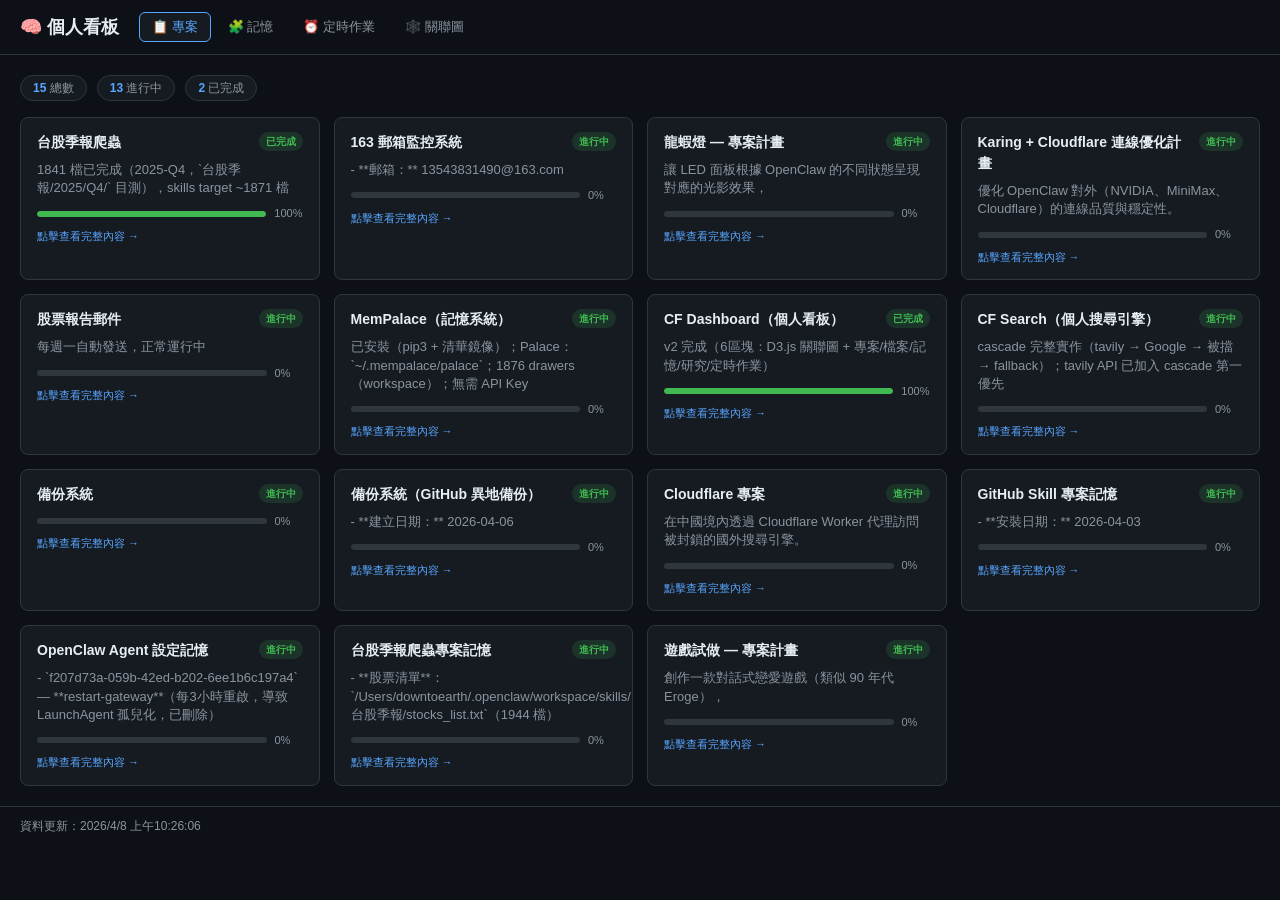
==== public/index.html @ ab7c4cd1 "fix: force responsive modal CSS with !important + box-sizing border-box" ====
<!DOCTYPE html>
<html lang="zh-TW">
<head>
  <meta charset="UTF-8">
  <meta name="viewport" content="width=device-width, initial-scale=1.0">
  <title>個人看板 — OpenClaw</title>
  <style>
    :root {
      --bg: #0d1117;
      --card: #161b22;
      --border: #30363d;
      --text: #e6edf3;
      --muted: #8b949e;
      --accent: #58a6ff;
      --green: #3fb950;
      --yellow: #d29922;
      --red: #f85149;
      --purple: #bc8cff;
      --radius: 8px;
    }
    * { box-sizing: border-box; margin: 0; padding: 0; }
    body { background: var(--bg); color: var(--text); font-family: -apple-system, BlinkMacSystemFont, 'Segoe UI', sans-serif; font-size: 14px; line-height: 1.5; }
    a { color: var(--accent); text-decoration: none; }
    a:hover { text-decoration: underline; }

    header { border-bottom: 1px solid var(--border); padding: 12px 20px; display: flex; align-items: center; gap: 20px; flex-wrap: wrap; }
    header h1 { font-size: 18px; font-weight: 600; color: var(--text); }
    nav { display: flex; gap: 4px; flex-wrap: wrap; }
    .tab {
      background: none; border: 1px solid transparent; color: var(--muted);
      padding: 5px 12px; border-radius: 6px; cursor: pointer; font-size: 13px;
      transition: all 0.15s;
    }
    .tab:hover { color: var(--text); border-color: var(--border); }
    .tab.active { background: var(--card); border-color: var(--accent); color: var(--accent); }

    main { max-width: 1400px; margin: 0 auto; padding: 20px; }

    .tab-content { display: none; }
    .tab-content.active { display: block; }

    .section-stats { display: flex; gap: 10px; flex-wrap: wrap; margin-bottom: 16px; }
    .stat-chip {
      background: var(--card); border: 1px solid var(--border);
      border-radius: 20px; padding: 3px 12px; font-size: 12px; color: var(--muted);
    }
    .stat-chip span { color: var(--accent); font-weight: 600; }

    .grid { display: grid; grid-template-columns: repeat(auto-fill, minmax(280px, 1fr)); gap: 14px; }

    .card {
      background: var(--card); border: 1px solid var(--border);
      border-radius: var(--radius); padding: 14px 16px;
    }
    .card-header { display: flex; align-items: flex-start; justify-content: space-between; gap: 8px; margin-bottom: 8px; flex-wrap: wrap; }
    .card-title { font-size: 14px; font-weight: 600; color: var(--text); flex: 1; }
    .card-meta { font-size: 11px; color: var(--muted); margin-top: 6px; }
    .desc { font-size: 13px; color: var(--muted); margin-bottom: 8px; line-height: 1.4; }

    .tags { display: flex; flex-wrap: wrap; gap: 4px; margin: 6px 0; }
    .tag { background: rgba(88,166,255,0.1); color: var(--accent); font-size: 11px; padding: 1px 7px; border-radius: 10px; }
    .tag.twse    { background: rgba(210,153,34,0.15); color: var(--yellow); }
    .tag.memory  { background: rgba(63,185,80,0.15);  color: var(--green); }
    .tag.obsidian { background: rgba(188,140,255,0.15); color: var(--purple); }

    .status {
      font-size: 10px; padding: 2px 7px; border-radius: 10px;
      font-weight: 600; white-space: nowrap;
    }
    .status.active     { background: rgba(63,185,80,0.15);  color: var(--green); }
    .status.completed  { background: rgba(63,185,80,0.15);  color: var(--green); }
    .status.onhold     { background: rgba(210,153,34,0.15); color: var(--yellow); }
    .status.planning   { background: rgba(88,166,255,0.15); color: var(--accent); }

    .source-badge {
      font-size: 10px; padding: 1px 6px; border-radius: 6px;
      font-weight: 600; text-transform: uppercase; letter-spacing: 0.3px;
    }
    .source-badge.twse      { background: rgba(210,153,34,0.15); color: var(--yellow); }
    .source-badge.notes     { background: rgba(88,166,255,0.15); color: var(--accent); }
    .source-badge.memory    { background: rgba(63,185,80,0.15);  color: var(--green); }
    .source-badge.obsidian { background: rgba(188,140,255,0.15); color: var(--purple); }

    .progress-wrap { display: flex; align-items: center; gap: 8px; margin: 6px 0; }
    .progress-bar { flex: 1; height: 6px; background: #30363d; border-radius: 3px; overflow: hidden; }
    .progress-fill { height: 100%; border-radius: 3px; transition: width 0.3s; }
    .progress-fill.green  { background: var(--green); }
    .progress-fill.yellow { background: var(--yellow); }
    .progress-fill.red   { background: var(--red); }
    .progress-pct { font-size: 11px; color: var(--muted); min-width: 28px; }

    .list-label { font-size: 11px; color: var(--muted); margin-top: 6px; margin-bottom: 2px; text-transform: uppercase; letter-spacing: 0.5px; }
    .list-item { font-size: 12px; color: var(--text); padding: 2px 0; border-bottom: 1px solid rgba(48,54,61,0.3); }
    .list-item:last-child { border-bottom: none; }

    /* ── Jobs ── */
    .job-timeline { display: flex; flex-direction: column; gap: 12px; }
    .job-item { background: var(--card); border: 1px solid var(--border); border-radius: var(--radius); padding: 14px 16px; }
    .job-item-header { display: flex; align-items: center; gap: 10px; flex-wrap: wrap; }
    .job-type-badge { font-size: 10px; padding: 2px 7px; border-radius: 10px; font-weight: 600; text-transform: uppercase; letter-spacing: 0.5px; }
    .job-type-badge.heartbeat { background: rgba(63,185,80,0.15); color: var(--green); }
    .job-type-badge.cron { background: rgba(88,166,255,0.15); color: var(--accent); }
    .job-type-badge.launchctl { background: rgba(210,153,34,0.15); color: var(--yellow); }
    .job-label { font-size: 13px; font-weight: 600; color: var(--text); }
    .job-schedule { font-size: 12px; color: var(--muted); margin-left: auto; }
    .job-next { font-size: 12px; color: var(--yellow); margin-top: 4px; }
    .job-last { font-size: 11px; color: var(--muted); }
    .job-history { margin-top: 8px; }
    .job-history-item { display: flex; gap: 8px; align-items: center; font-size: 12px; color: var(--muted); padding: 3px 0; border-bottom: 1px solid rgba(48,54,61,0.4); }
    .job-history-item:last-child { border-bottom: none; }
    .jh-dot { width: 6px; height: 6px; border-radius: 50%; flex-shrink: 0; }
    .jh-ok { background: var(--green); }
    .jh-fail { background: var(--red); }
    .jh-unknown { background: var(--muted); }

    /* ── Graph ── */
    #graph-section { display: none; }
    #graph-section.active { display: flex; flex-direction: column; gap: 16px; }
    #graph-wrap { background: var(--card); border: 1px solid var(--border); border-radius: var(--radius); height: 560px; position: relative; }
    #graph-canvas { width: 100%; height: 100%; }
    #graph-legend { position: absolute; top: 12px; right: 12px; background: rgba(13,17,23,0.88); border: 1px solid var(--border); border-radius: 6px; padding: 10px 14px; font-size: 12px; color: var(--muted); pointer-events: none; }
    .leg-item { display: flex; align-items: center; gap: 6px; margin: 3px 0; }
    .leg-dot { width: 10px; height: 10px; border-radius: 50%; flex-shrink: 0; }
    .leg-line { width: 20px; border-top: 1px solid; opacity: 0.7; }
    #graph-info { position: absolute; bottom: 12px; left: 12px; background: rgba(13,17,23,0.88); border: 1px solid var(--border); border-radius: 6px; padding: 8px 12px; font-size: 12px; color: var(--accent); min-width: 200px; transition: opacity 0.2s; max-width: 280px; }
    #graph-info.hidden { opacity: 0; pointer-events: none; }
    #gi-title { font-weight: 600; color: var(--text); margin-bottom: 4px; font-size: 13px; }
    #gi-type { font-size: 11px; color: var(--muted); margin-bottom: 4px; }
    #gi-tags { display: flex; flex-wrap: wrap; gap: 4px; }
    #gi-desc { font-size: 12px; color: #8b949e; margin-top: 4px; }

    .graph-controls { display: flex; gap: 8px; align-items: center; flex-wrap: wrap; }
    .graph-controls select { background: var(--card); border: 1px solid var(--border); color: var(--text); padding: 5px 10px; border-radius: 6px; font-size: 13px; font-family: inherit; cursor: pointer; }
    .graph-controls select:focus { outline: none; border-color: var(--accent); }
    .graph-controls label { font-size: 13px; color: var(--muted); }

    /* D3 */
    .node { cursor: pointer; }
    .node circle { stroke: #161b22; stroke-width: 1.5px; }
    .node text { fill: #e6edf3; font-size: 10px; pointer-events: none; dominant-baseline: middle; text-anchor: middle; }
    .link { stroke: #30363d; stroke-opacity: 0.6; }
    .link.tag { stroke: #58a6ff; stroke-opacity: 0.35; }
    .link.project-note { stroke: #d29922; stroke-opacity: 0.5; stroke-dasharray: 3,3; }

    .d3-tooltip { position: fixed; background: rgba(22,27,34,0.96); border: 1px solid var(--border); border-radius: 6px; padding: 8px 12px; font-size: 12px; color: var(--text); pointer-events: none; z-index: 9999; max-width: 220px; display: none; line-height: 1.5; }

    footer { border-top: 1px solid var(--border); padding: 10px 20px; font-size: 12px; color: var(--muted); }

    .empty { color: var(--muted); font-size: 13px; padding: 20px; text-align: center; }

    .stock-id { font-size: 11px; color: var(--yellow); font-weight: 600; margin-bottom: 2px; }

    /* Memory filter bar */
    .filter-bar { display: flex; gap: 6px; flex-wrap: wrap; margin-bottom: 14px; }
    .filter-btn { background: none; border: 1px solid var(--border); color: var(--muted); padding: 4px 10px; border-radius: 6px; font-size: 12px; cursor: pointer; transition: all 0.15s; }
    .filter-btn:hover { color: var(--text); border-color: var(--muted); }
    .filter-btn.active { background: var(--accent); border-color: var(--accent); color: #fff; }

    /* Job Cards */
    .job-card {
      background: var(--card); border: 1px solid var(--border);
      border-radius: var(--radius); padding: 14px 16px;
      cursor: pointer; transition: border-color 0.15s;
    }
    .job-card:hover { border-color: var(--accent); }
    .job-card-header { display: flex; align-items: center; gap: 12px; margin-bottom: 10px; }
    .job-card-icon { font-size: 24px; flex-shrink: 0; }
    .job-card-info { flex: 1; }
    .job-card-name { font-size: 14px; font-weight: 600; color: var(--text); }
    .job-card-trigger { font-size: 12px; color: var(--muted); margin-top: 2px; }
    .job-card-next { text-align: right; flex-shrink: 0; }
    .job-card-next-label { font-size: 10px; color: var(--muted); text-transform: uppercase; letter-spacing: 0.5px; }
    .job-card-next-time { font-size: 12px; color: var(--accent); font-weight: 600; margin-top: 2px; }
    .job-card-footer { display: flex; align-items: center; justify-content: space-between; padding-top: 8px; border-top: 1px solid var(--border); }
    .job-card-badge { font-size: 10px; padding: 2px 8px; border-radius: 10px; font-weight: 600; }
    .badge-running { background: rgba(63,185,80,0.15); color: var(--green); }
    .badge-active  { background: rgba(88,166,255,0.15); color: var(--accent); }
    .badge-stopped { background: rgba(248,81,73,0.15); color: var(--red); }
    .job-card-history-hint { font-size: 11px; color: var(--muted); }

    /* Modal */
    .modal { position: fixed; inset: 0; z-index: 1000; display: flex; align-items: center; justify-content: center; }
    .modal-backdrop { position: absolute; inset: 0; background: rgba(0,0,0,0.7); }
    .modal-card { position: relative; background: var(--card); border: 1px solid var(--border); border-radius: 12px; width: 90%; max-width: 720px; max-height: 85vh; overflow-y: auto; padding: 20px 24px; box-shadow: 0 20px 60px rgba(0,0,0,0.5); min-width: 0; box-sizing: border-box; }
    @media (max-width: 600px) {
      .modal-card { width: 96% !important; max-width: 96% !important; max-height: 90vh; border-radius: 8px; padding: 14px 16px !important; }
      .modal-header { flex-direction: column; gap: 8px; }
      #mem-body, .proj-body { font-size: 13px; max-height: 55vh !important; white-space: pre-wrap !important; word-break: break-word !important; overflow-x: auto; }
    }
    @media (max-width: 400px) {
      .modal-card { width: 98% !important; max-width: 98% !important; padding: 10px 12px !important; }
    }
    .modal-header { display: flex; align-items: flex-start; justify-content: space-between; margin-bottom: 16px; }
    .modal-job-name { font-size: 18px; font-weight: 700; color: var(--text); }
    .modal-job-trigger { font-size: 12px; color: var(--muted); margin-top: 4px; }
    .modal-close { background: none; border: 1px solid var(--border); color: var(--muted); width: 28px; height: 28px; border-radius: 6px; cursor: pointer; font-size: 14px; }
    .modal-close:hover { background: var(--border); color: var(--text); }
    .modal-meta { display: grid; grid-template-columns: 1fr 1fr; gap: 12px; margin-bottom: 20px; }
    .modal-meta-item { background: var(--bg); border: 1px solid var(--border); border-radius: 8px; padding: 10px 14px; }
    .modal-meta-label { font-size: 11px; color: var(--muted); text-transform: uppercase; letter-spacing: 0.5px; display: block; margin-bottom: 4px; }
    .modal-meta-item span:last-child { font-size: 14px; font-weight: 600; color: var(--text); }
    .modal-history-label { font-size: 11px; color: var(--muted); text-transform: uppercase; letter-spacing: 0.5px; margin-bottom: 10px; }
    .modal-history { display: flex; flex-direction: column; gap: 6px; }
    .modal-hist-item { display: flex; align-items: center; gap: 10px; padding: 8px 12px; background: var(--bg); border: 1px solid var(--border); border-radius: 8px; font-size: 12px; }
    .modal-hist-dot { width: 8px; height: 8px; border-radius: 50%; flex-shrink: 0; }
    .modal-hist-ok { background: var(--green); }
    .modal-hist-fail { background: var(--red); }
    .modal-hist-time { color: var(--muted); min-width: 140px; }
    .modal-hist-msg { color: var(--text); flex: 1; word-break: break-all; }
    .proj-body { font-size: 13px; color: var(--text); line-height: 1.7; white-space: pre-wrap; max-height: 400px; overflow-y: auto; padding: 12px; background: var(--bg); border: 1px solid var(--border); border-radius: 8px; margin-top: 12px; }
  </style>
</head>
<body>
  <header>
    <h1>🧠 個人看板</h1>
    <nav>
      <button class="tab active" data-tab="projects">📋 專案</button>

      <button class="tab" data-tab="memory">🧩 記憶</button>
      <button class="tab" data-tab="jobs">⏰ 定時作業</button>
      <button class="tab" data-tab="graph-section">🕸️ 關聯圖</button>
    </nav>
  </header>

  <main>
    <!-- PROJECTS -->
    <section id="projects" class="tab-content active">
      <div class="section-stats" id="projects-stats"></div>
      <div class="grid" id="projects-grid"></div>
    </section>

    <!-- FILES -->

    <!-- MEMORY -->
    <section id="memory" class="tab-content">
      <div class="section-stats" id="memory-stats"></div>
      <div class="filter-bar" id="memory-filters">
        <button class="filter-btn active" data-filter="all">全部</button>
        <button class="filter-btn" data-filter="notes">📄 notes</button>
        <button class="filter-btn" data-filter="twse">📊 台股季報</button>
        <button class="filter-btn" data-filter="memory">💾 session</button>
        <button class="filter-btn" data-filter="obsidian">💎 Obsidian</button>
      </div>
      <div class="grid" id="memory-grid"></div>
    </section>

    <!-- JOBS -->
    <section id="jobs" class="tab-content">
      <div class="job-timeline" id="jobs-list"></div>
    </section>

    <!-- GRAPH -->
    <section id="graph-section" class="tab-content">
      <div class="graph-controls">
        <label>節點：</label>
        <select id="graph-node-filter">
          <option value="all">全部</option>
          <option value="notes">notes</option>
          <option value="memory">session</option>
          <option value="obsidian">Obsidian</option>
        </select>
        <span class="stat-chip" id="graph-node-count"></span>
      </div>
      <div id="graph-wrap">
        <svg id="graph-canvas"></svg>
        <div id="graph-legend">
          <div class="leg-item"><div class="leg-dot" style="background:#58a6ff"></div> 專案</div>
          <div class="leg-item"><div class="leg-dot" style="background:#3fb950"></div> session</div>
          <div class="leg-item"><div class="leg-dot" style="background:#d29922"></div> notes</div>
          <div class="leg-item"><div class="leg-dot" style="background:#bc8cff"></div> Obsidian</div>
          <div style="margin-top:8px;border-top:1px solid #30363d;padding-top:8px">
          <div class="leg-item"><div class="leg-line" style="border-color:#58a6ff;opacity:0.5"></div> 標籤連線</div>
          <div class="leg-item"><div class="leg-line" style="border-color:#d29922;opacity:0.5;border-top-style:dashed"></div> 含筆記連線</div>
          </div>
        </div>
        <div id="graph-info" class="hidden">
          <div id="gi-title"></div>
          <div id="gi-type"></div>
          <div id="gi-tags"></div>
          <div id="gi-desc"></div>
        </div>
      </div>
    </section>
  </main>

  <footer>
    資料更新：<span id="last-updated"></span>
  </footer>

  <!-- Job Detail Modal -->
  <div id="job-modal" class="modal" style="display:none">
    <div class="modal-backdrop"></div>
    <div class="modal-card">
      <div class="modal-header">
        <div>
          <div class="modal-job-name" id="jm-name"></div>
          <div class="modal-job-trigger" id="jm-trigger"></div>
        </div>
        <button class="modal-close" id="jm-close">✕</button>
      </div>
      <div class="modal-meta">
        <div class="modal-meta-item"><span class="modal-meta-label">下次觸發</span><span id="jm-next"></span></div>
        <div class="modal-meta-item"><span class="modal-meta-label">上次執行</span><span id="jm-last"></span></div>
      </div>
      <div class="modal-history-label">執行歷史</div>
      <div class="modal-history" id="jm-history"></div>
    </div>
  </div>

  <!-- Project Detail Modal -->
  <div id="proj-modal" class="modal" style="display:none">
    <div class="modal-backdrop" id="proj-modal-backdrop"></div>
    <div class="modal-card">
      <div class="modal-header">
        <div>
          <div class="modal-job-name" id="pm-name"></div>
          <div class="modal-job-trigger" id="pm-status"></div>
        </div>
        <button class="modal-close" id="pm-close">✕</button>
      </div>
      <div id="pm-progress"></div>
      <div id="pm-tags"></div>
      <div id="pm-body" class="proj-body"></div>
      <div id="pm-files"></div>
      <div class="modal-meta" style="margin-top:16px">
        <div class="modal-meta-item"><span class="modal-meta-label">路徑</span><span id="pm-path" style="font-size:12px;word-break:break-all"></span></div>
        <div class="modal-meta-item"><span class="modal-meta-label">更新時間</span><span id="pm-updated"></span></div>
      </div>
    </div>
  </div>

  <!-- Memory Detail Modal -->
  <div id="mem-modal" class="modal" style="display:none">
    <div class="modal-backdrop" id="mem-modal-backdrop"></div>
    <div class="modal-card">
      <div class="modal-header">
        <div>
          <div class="modal-job-name" id="mem-name"></div>
          <div class="modal-job-trigger"><span class="source-badge" id="mem-source"></span></div>
        </div>
        <button class="modal-close" id="mem-close">✕</button>
      </div>
      <div id="mem-tags"></div>
      <div id="mem-body" class="proj-body" style="white-space:pre-wrap;word-break:break-word;max-height:400px;overflow-y:auto"></div>
      <div class="modal-meta" style="margin-top:16px">
        <div class="modal-meta-item"><span class="modal-meta-label">路徑</span><span id="mem-path" style="font-size:12px;word-break:break-all"></span></div>
        <div class="modal-meta-item"><span class="modal-meta-label">日期</span><span id="mem-date"></span></div>
        <div class="modal-meta-item" id="mem-stock-row" style="display:none"><span class="modal-meta-label">股票</span><span id="mem-stock"></span></div>
      </div>
    </div>
  </div>

  <div class="d3-tooltip" id="d3-tooltip"></div>
  <script src="https://d3js.org/d3.v7.min.js"></script>
  <script src="js/app.js"></script>
</body>
</html>
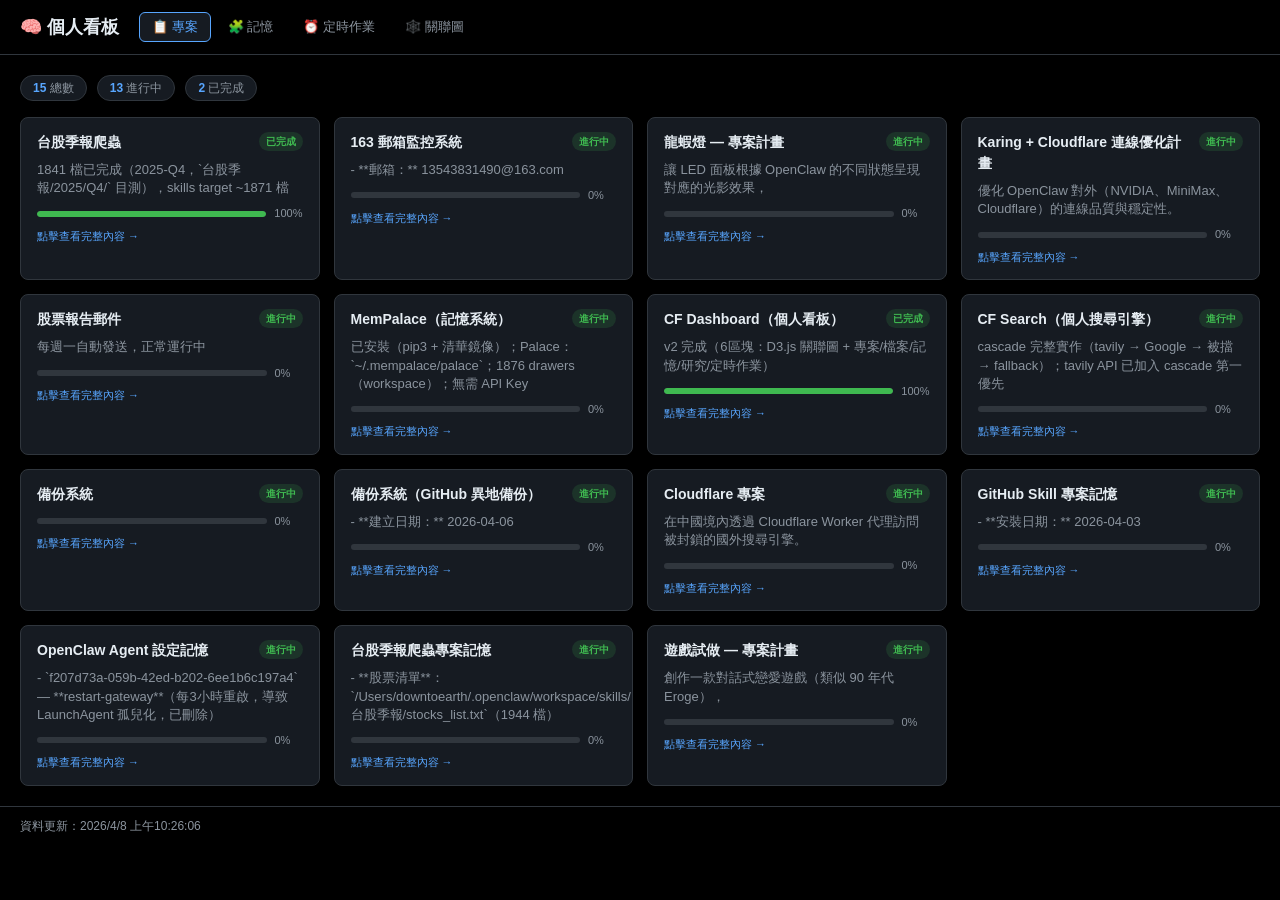
==== commit a43d029c: "fix: backdrop=fixed #000, --bg=#000 (remove 0d1117)" ====
--- a/public/index.html
+++ b/public/index.html
@@ -6,7 +6,7 @@
   <title>個人看板 — OpenClaw</title>
   <style>
     :root {
-      --bg: #0d1117;
+      --bg: #000000;
       --card: #161b22;
       --border: #30363d;
       --text: #e6edf3;
@@ -180,15 +180,16 @@
 
     /* Modal */
     .modal { position: fixed; inset: 0; z-index: 1000; display: flex; align-items: center; justify-content: center; }
-    .modal-backdrop { position: absolute; inset: 0; background: rgba(0,0,0,0.7); }
-    .modal-card { position: relative; background: var(--card); border: 1px solid var(--border); border-radius: 12px; width: 90%; max-width: 720px; max-height: 85vh; overflow-y: auto; padding: 20px 24px; box-shadow: 0 20px 60px rgba(0,0,0,0.5); min-width: 0; box-sizing: border-box; }
+    .modal-backdrop { position: fixed; inset: 0; background: #000; display: flex; align-items: center; justify-content: center; }
+    .modal-card { background: var(--card); border: 1px solid var(--border); border-radius: 12px; max-width: 720px; max-height: 85vh; overflow-y: auto; padding: 20px 24px; box-shadow: 0 20px 60px rgba(0,0,0,0.5); min-width: 0; box-sizing: border-box; margin: 0 16px; max-width: 100%; }
     @media (max-width: 600px) {
-      .modal-card { width: 96% !important; max-width: 96% !important; max-height: 90vh; border-radius: 8px; padding: 14px 16px !important; }
+      .modal { align-items: flex-start !important; padding-top: 8px; }
+      .modal-card { max-width: none !important; max-height: calc(100vh - 16px); border-radius: 8px; padding: 14px 16px !important; margin: 0 !important; }
       .modal-header { flex-direction: column; gap: 8px; }
-      #mem-body, .proj-body { font-size: 13px; max-height: 55vh !important; white-space: pre-wrap !important; word-break: break-word !important; overflow-x: auto; }
+      #mem-body, .proj-body { font-size: 13px; max-height: none !important; white-space: pre-wrap !important; word-break: break-word !important; overflow-x: auto; }
     }
     @media (max-width: 400px) {
-      .modal-card { width: 98% !important; max-width: 98% !important; padding: 10px 12px !important; }
+      .modal-card { padding: 10px 12px !important; }
     }
     .modal-header { display: flex; align-items: flex-start; justify-content: space-between; margin-bottom: 16px; }
     .modal-job-name { font-size: 18px; font-weight: 700; color: var(--text); }
@@ -207,7 +208,7 @@
     .modal-hist-fail { background: var(--red); }
     .modal-hist-time { color: var(--muted); min-width: 140px; }
     .modal-hist-msg { color: var(--text); flex: 1; word-break: break-all; }
-    .proj-body { font-size: 13px; color: var(--text); line-height: 1.7; white-space: pre-wrap; max-height: 400px; overflow-y: auto; padding: 12px; background: var(--bg); border: 1px solid var(--border); border-radius: 8px; margin-top: 12px; }
+    .proj-body { font-size: 13px; color: var(--text) !important; line-height: 1.7; white-space: pre-wrap; max-height: 400px; overflow-y: auto; padding: 12px; border-radius: 8px; margin-top: 12px; }
   </style>
 </head>
 <body>
@@ -341,7 +342,7 @@
         <button class="modal-close" id="mem-close">✕</button>
       </div>
       <div id="mem-tags"></div>
-      <div id="mem-body" class="proj-body" style="white-space:pre-wrap;word-break:break-word;max-height:400px;overflow-y:auto"></div>
+      <div id="mem-body" class="proj-body"></div>
       <div class="modal-meta" style="margin-top:16px">
         <div class="modal-meta-item"><span class="modal-meta-label">路徑</span><span id="mem-path" style="font-size:12px;word-break:break-all"></span></div>
         <div class="modal-meta-item"><span class="modal-meta-label">日期</span><span id="mem-date"></span></div>
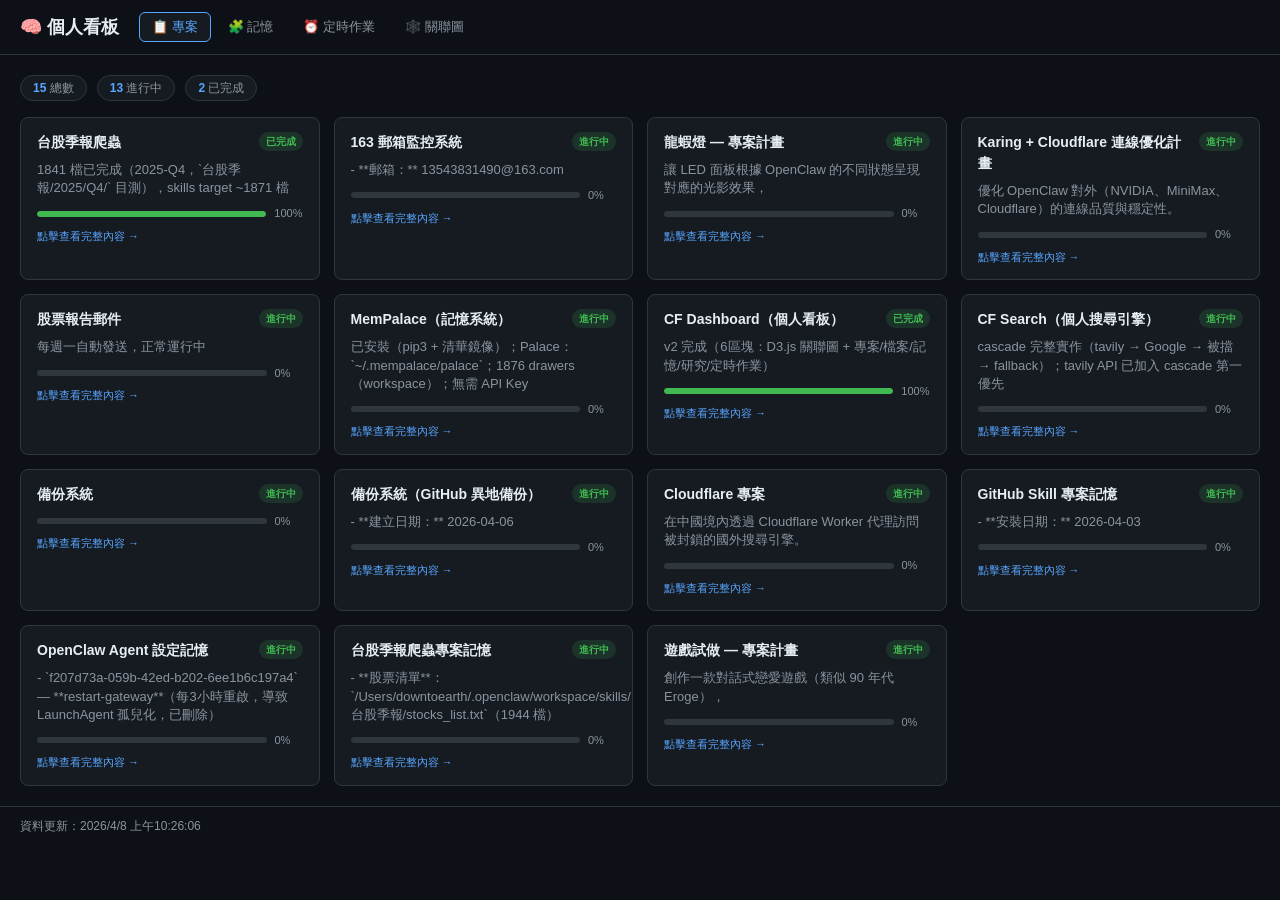
==== commit 71865fa0: "fix modal: backdrop z-index=1, card z-index=2, remove duplicate .modal-card" ====
--- a/public/index.html
+++ b/public/index.html
@@ -6,7 +6,7 @@
   <title>個人看板 — OpenClaw</title>
   <style>
     :root {
-      --bg: #000000;
+      --bg: #0d1117;
       --card: #161b22;
       --border: #30363d;
       --text: #e6edf3;
@@ -180,8 +180,8 @@
 
     /* Modal */
     .modal { position: fixed; inset: 0; z-index: 1000; display: flex; align-items: center; justify-content: center; }
-    .modal-backdrop { position: fixed; inset: 0; background: #000; display: flex; align-items: center; justify-content: center; }
-    .modal-card { background: var(--card); border: 1px solid var(--border); border-radius: 12px; max-width: 720px; max-height: 85vh; overflow-y: auto; padding: 20px 24px; box-shadow: 0 20px 60px rgba(0,0,0,0.5); min-width: 0; box-sizing: border-box; margin: 0 16px; max-width: 100%; }
+    .modal-backdrop { position: fixed; inset: 0; background: rgba(0,0,0,0.75); z-index: 1; }
+    .modal-card { position: relative; z-index: 2; background: var(--card); border: 1px solid var(--border); border-radius: 12px; max-width: 720px; max-height: 85vh; overflow-y: auto; padding: 20px 24px; box-shadow: 0 20px 60px rgba(0,0,0,0.5); min-width: 0; box-sizing: border-box; margin: 0 16px; max-width: 100%; }
     @media (max-width: 600px) {
       .modal { align-items: flex-start !important; padding-top: 8px; }
       .modal-card { max-width: none !important; max-height: calc(100vh - 16px); border-radius: 8px; padding: 14px 16px !important; margin: 0 !important; }
